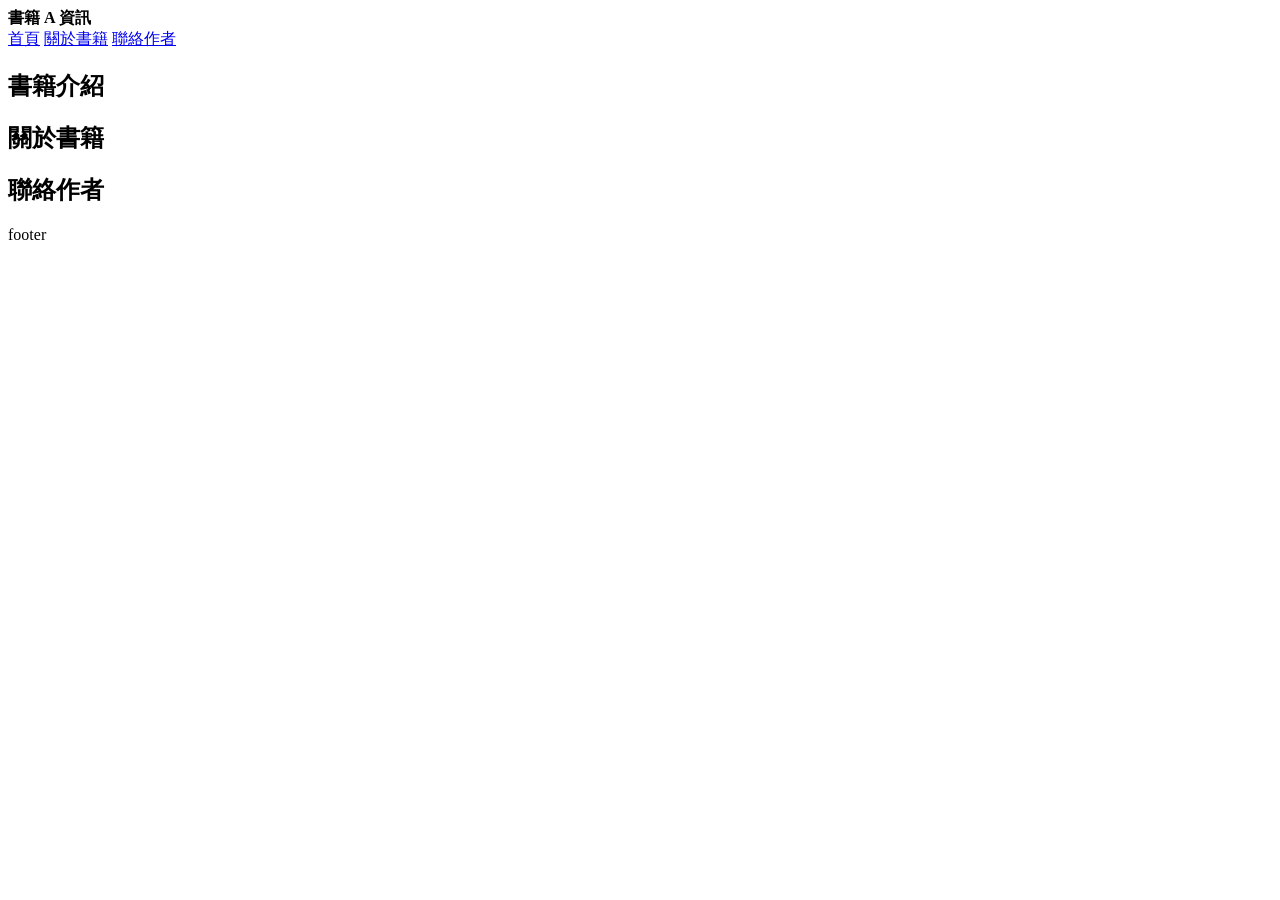
==== src/book.html @ 186db736 "feat(book): 導覽列項目樣式設定" ====
<!DOCTYPE html>
<html lang=zh-Hant">
  <head>
    <meta charset="UTF-8" />
    <meta name="viewport" content="width=device-width, initial-scale=1.0" />
    <title>書籍 A 資訊</title>
    <link rel="stylesheet" href="book.min.css" />
  </head>
  <body>
    <section>
      <header>
        <div class="container">
          <div>
            <strong class="book-brand">書籍 A 資訊</strong>
            <nav aria-label="書籍頁導覽">
              <a href="#home">首頁</a>
              <a href="#book">關於書籍</a>
              <a href="#contact">聯絡作者</a>
            </nav>
          </div>
        </div>
      </header>
      <main class="wrapper">
        <div id="home" class="home"><h1>書籍介紹</h1></div>
        <div id="book" class="page"><h2>關於書籍</h2></div>
        <div id="contact" class="page"><h2>聯絡作者</h2></div>
     </main>
     <footer>
       <div class="container">
         <div>footer</div>
       </div>
     </footer>
    </section>
  </body>
</html>
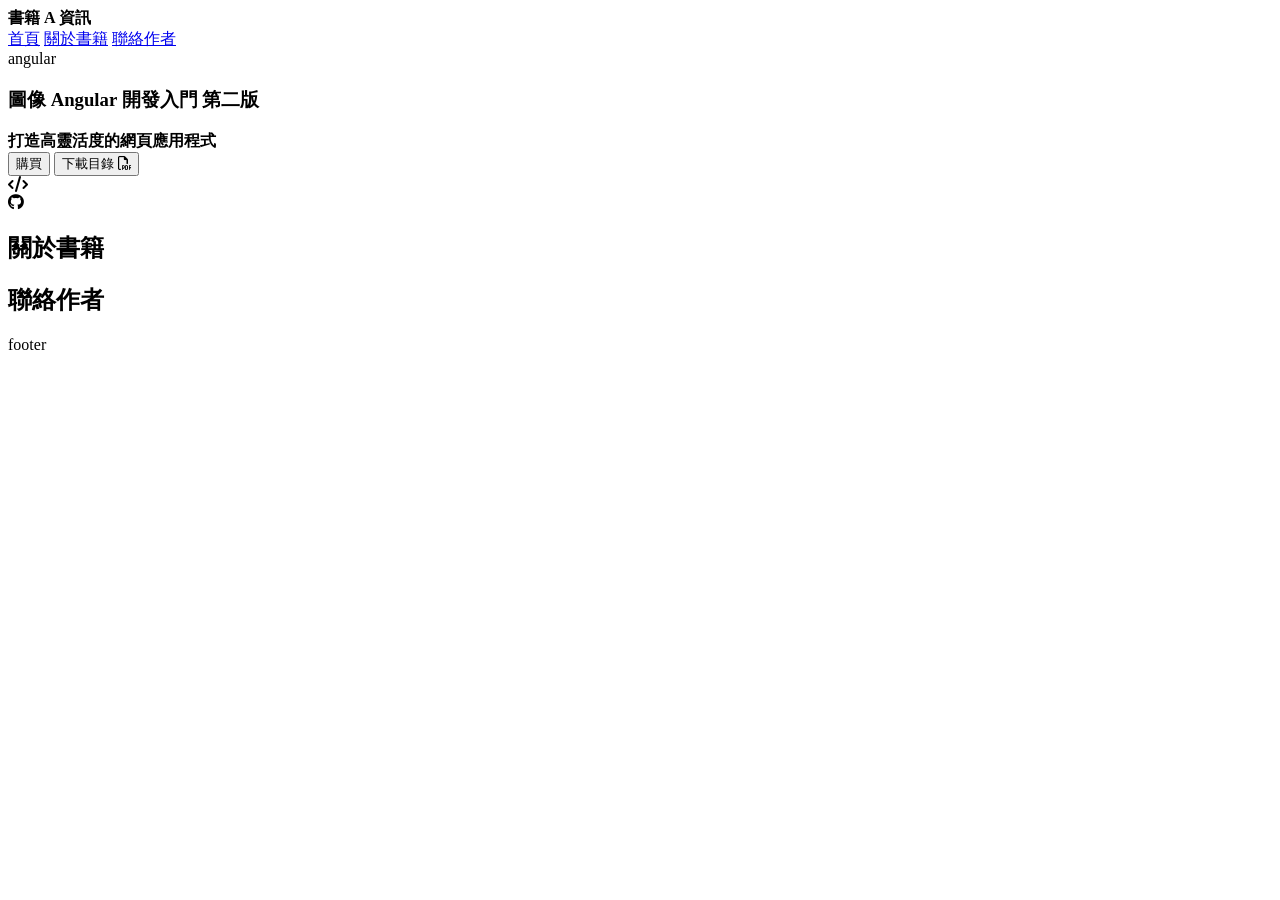
==== commit 1183d25f: "feat(book): 首頁文字結構與樣式設定" ====
--- a/src/book.html
+++ b/src/book.html
@@ -5,6 +5,7 @@
     <meta name="viewport" content="width=device-width, initial-scale=1.0" />
     <title>書籍 A 資訊</title>
     <link rel="stylesheet" href="book.min.css" />
+    <link rel="stylesheet" href="https://cdnjs.cloudflare.com/ajax/libs/font-awesome/6.6.0/css/all.min.css" />
   </head>
   <body>
     <section>
@@ -13,7 +14,7 @@
           <div>
             <strong class="book-brand">書籍 A 資訊</strong>
             <nav aria-label="書籍頁導覽">
-              <a href="#home">首頁</a>
+              <a href="#home" class="active">首頁</a>
               <a href="#book">關於書籍</a>
               <a href="#contact">聯絡作者</a>
             </nav>
@@ -21,7 +22,22 @@
         </div>
       </header>
       <main class="wrapper">
-        <div id="home" class="home"><h1>書籍介紹</h1></div>
+        <div id="home" class="home">
+          <div class="text">
+            <span>angular</span>
+            <h3>圖像 Angular 開發入門 第二版</h3>
+            <strong>打造高靈活度的網頁應用程式</strong>
+            <div class="button">
+              <button type="button">購買</button>
+              <button type="button">下載目錄 <i class="fa-regular fa-file-pdf"></i></button>
+            </div>
+            <div class="icons">
+              <div class="icon"><i class="fa-solid fa-code"></i></div>
+              <div class="icon"><i class="fa-brands fa-github"></i></div>
+            </div>
+          </div>
+          <div class="image"></div>
+        </div>
         <div id="book" class="page"><h2>關於書籍</h2></div>
         <div id="contact" class="page"><h2>聯絡作者</h2></div>
      </main>
@@ -31,5 +47,6 @@
        </div>
      </footer>
     </section>
+    <script src="./main.js"></script>
   </body>
 </html>
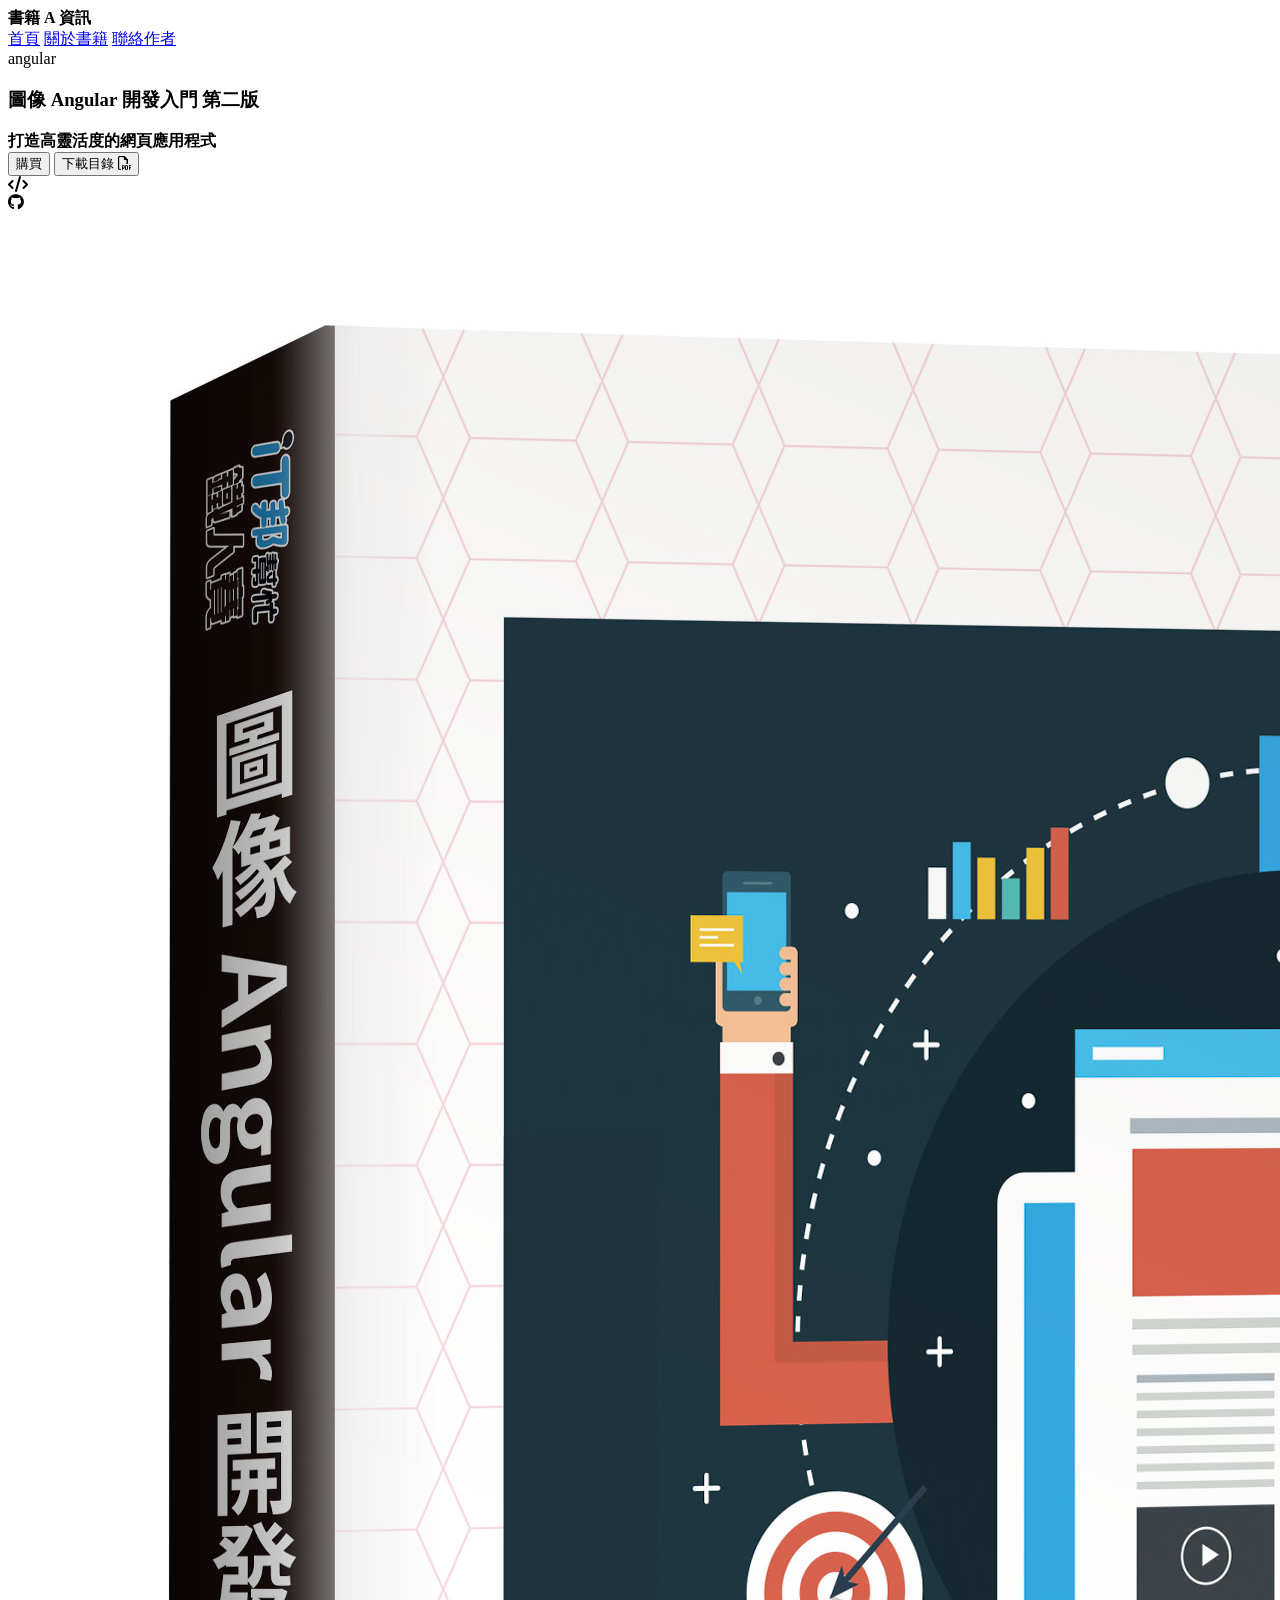
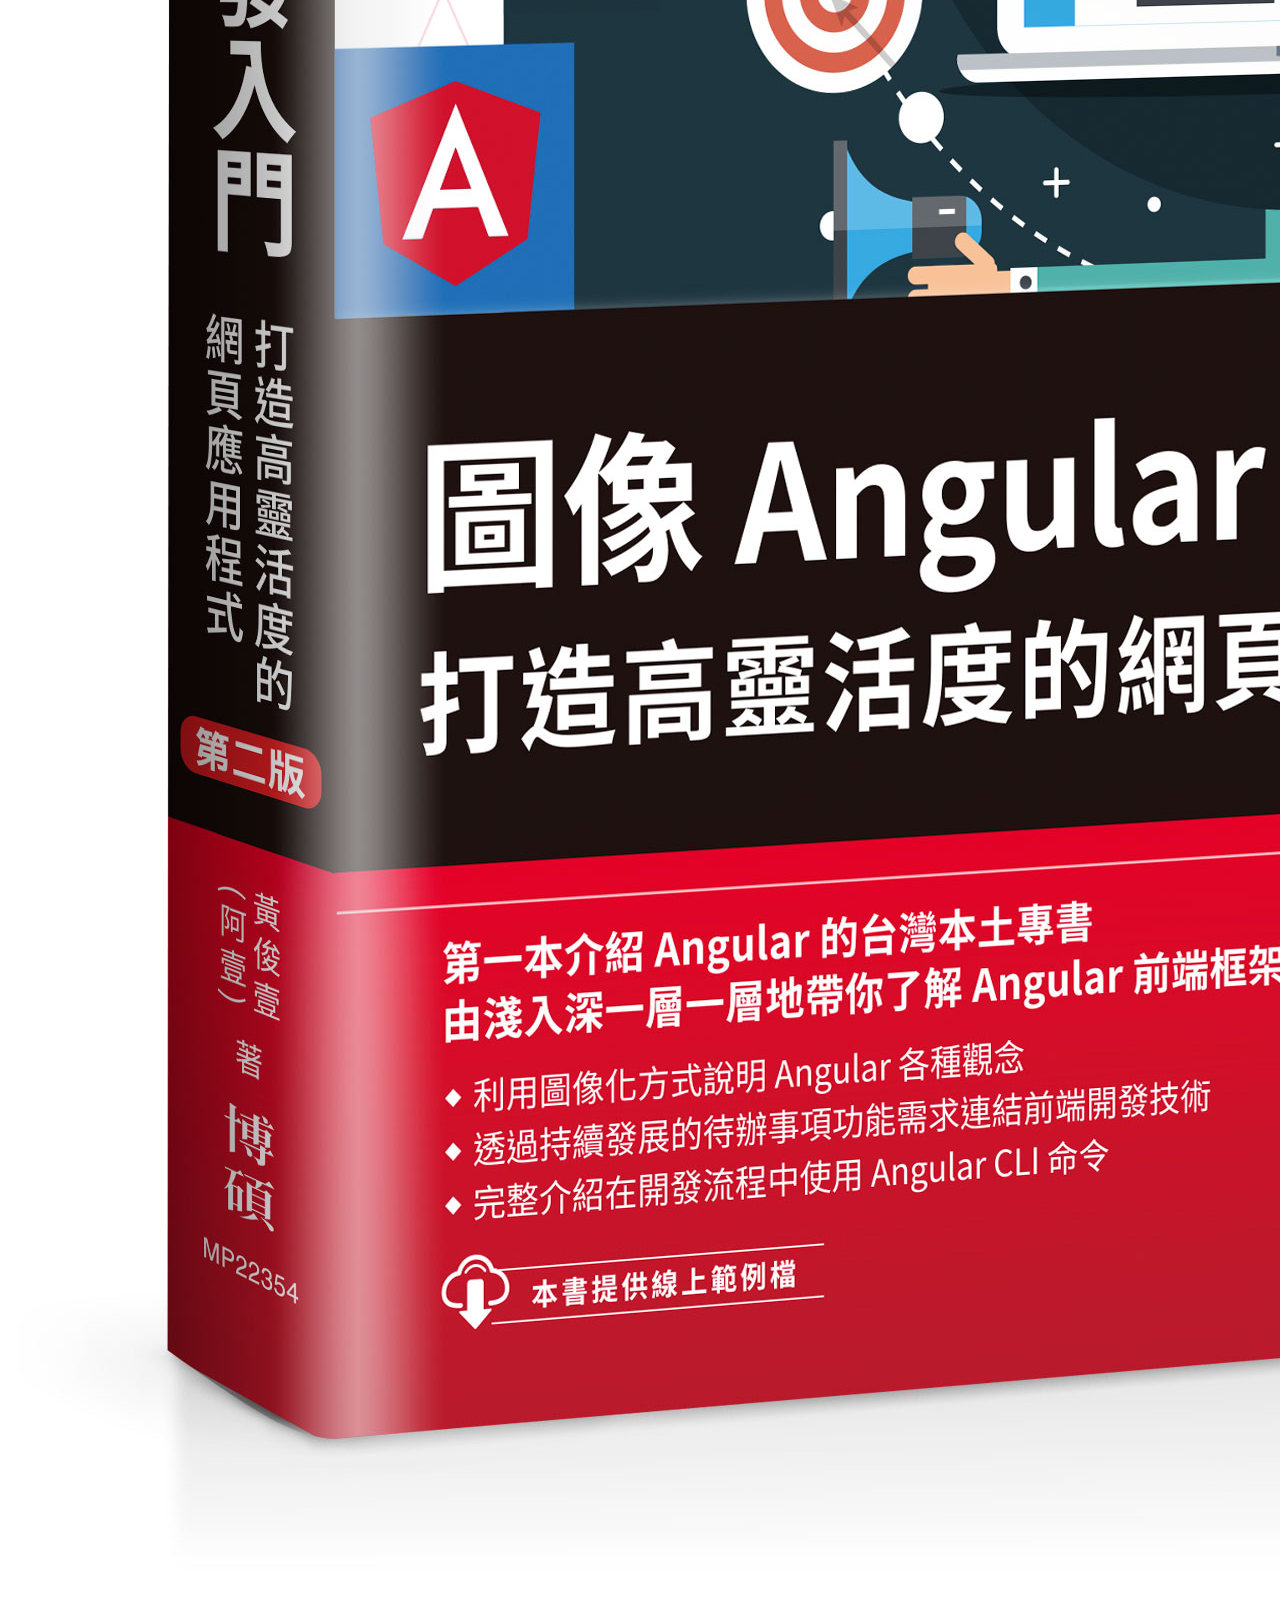
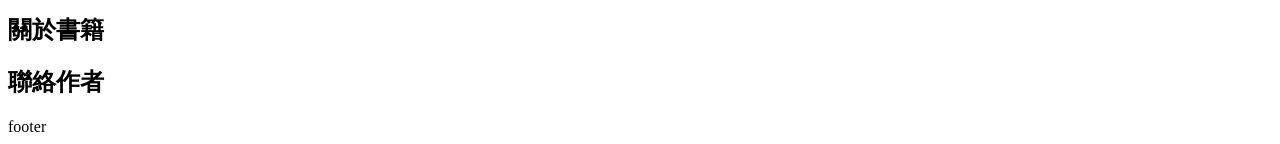
==== commit 97f9449e: "feat(book): 首頁圖片樣式設定" ====
--- a/src/book.html
+++ b/src/book.html
@@ -36,7 +36,9 @@
               <div class="icon"><i class="fa-brands fa-github"></i></div>
             </div>
           </div>
-          <div class="image"></div>
+          <div class="image">
+            <img src="./assets/images/angular.jpg" alt="" srcset="" />
+          </div>
         </div>
         <div id="book" class="page"><h2>關於書籍</h2></div>
         <div id="contact" class="page"><h2>聯絡作者</h2></div>
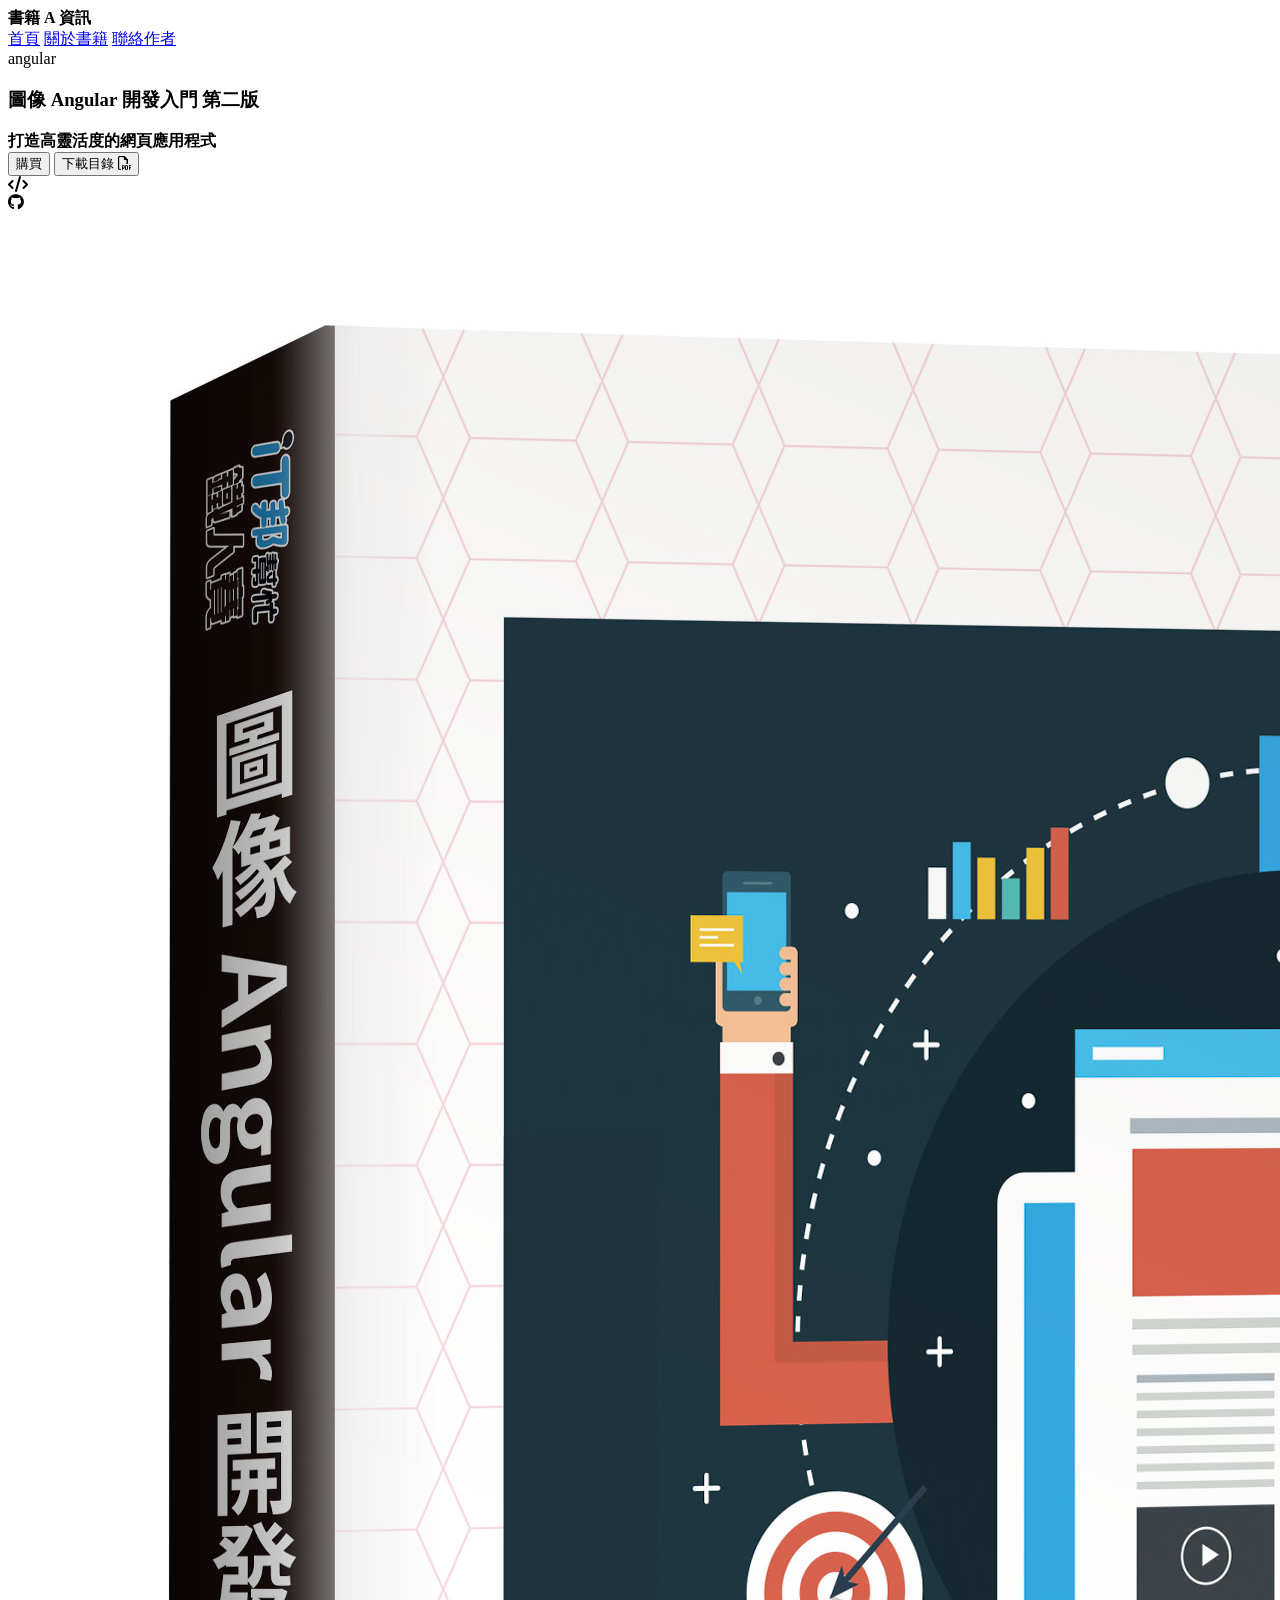
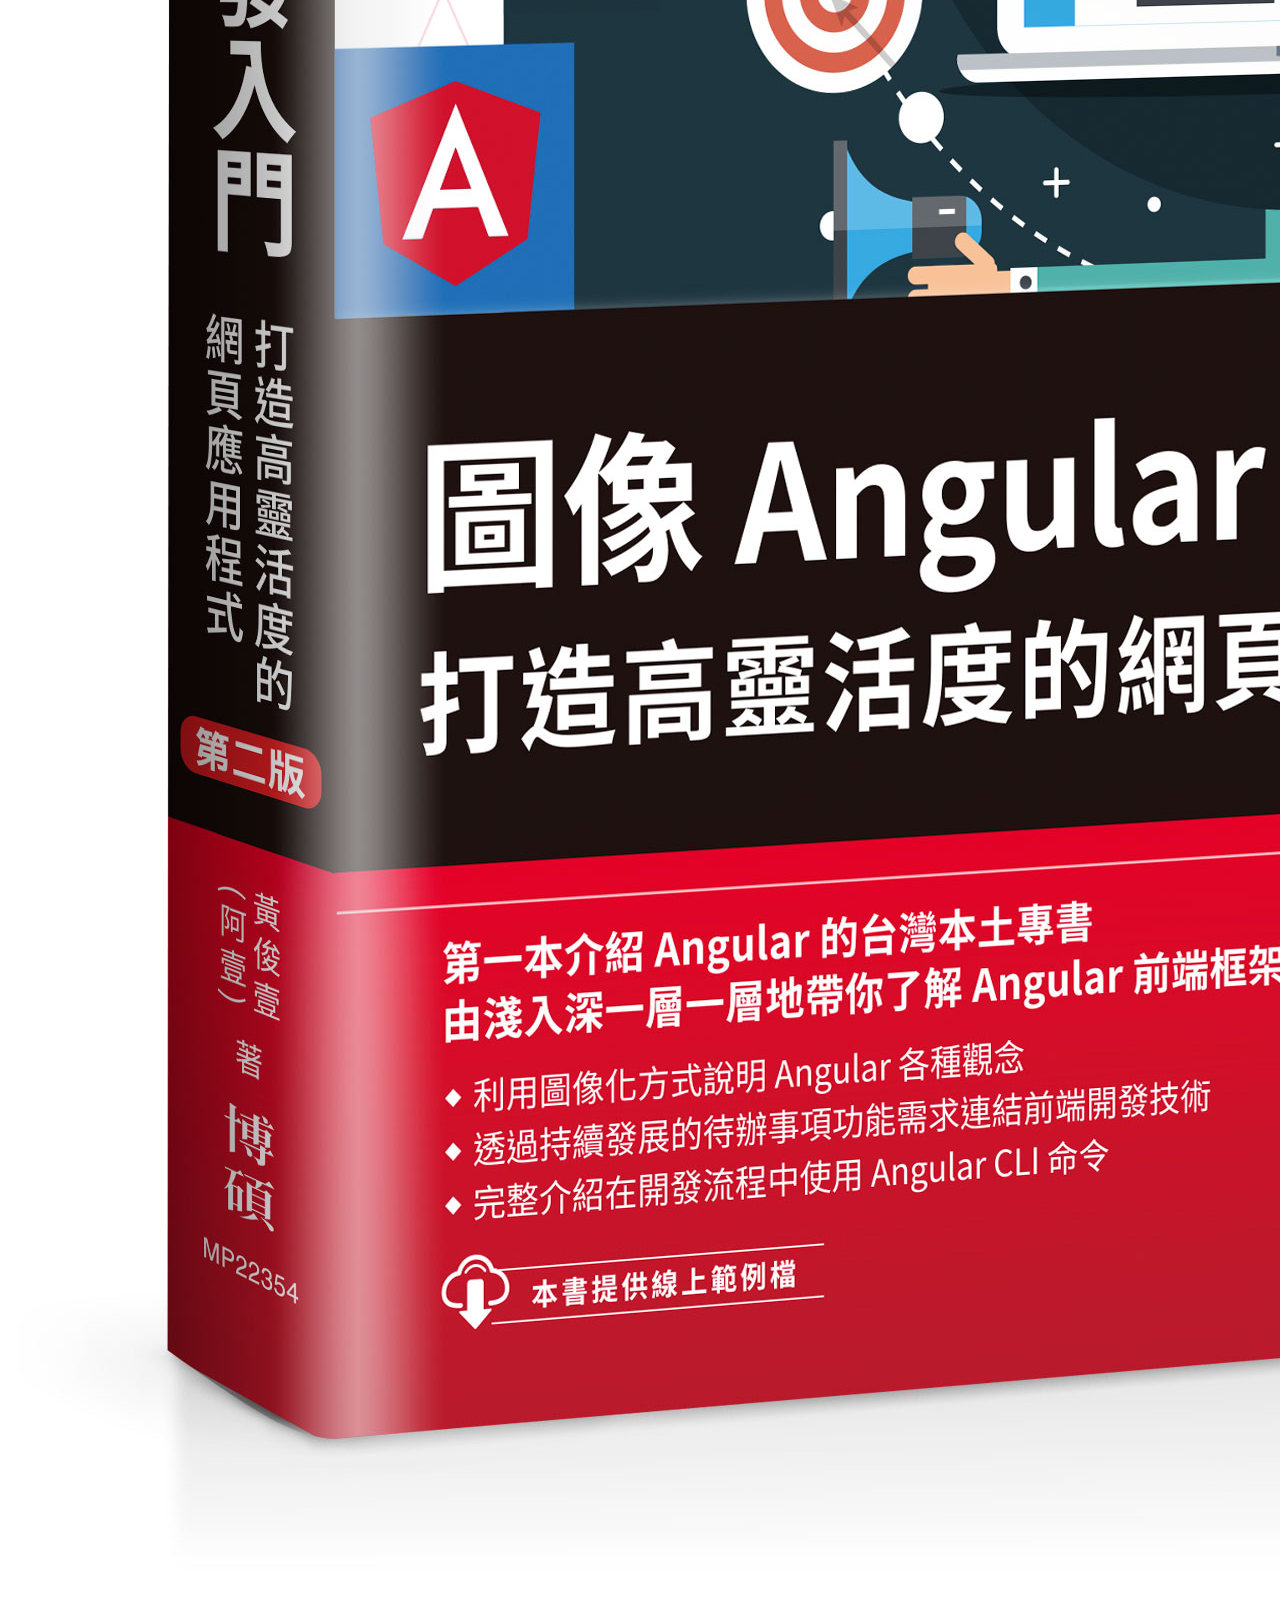
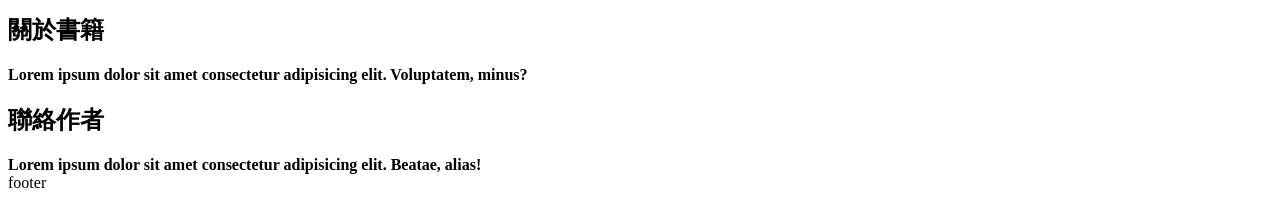
==== commit e6de0b01: "feat(book): 各區域標題與次標題樣式設定" ====
--- a/src/book.html
+++ b/src/book.html
@@ -37,11 +37,21 @@
             </div>
           </div>
           <div class="image">
-            <img src="./assets/images/angular.jpg" alt="" srcset="" />
+            <img src="./assets/images/angular.jpg" alt="圖像 Angular 開發入門第二版封面" />
           </div>
         </div>
-        <div id="book" class="page"><h2>關於書籍</h2></div>
-        <div id="contact" class="page"><h2>聯絡作者</h2></div>
+        <div id="book" class="page">
+          <div class="title">
+            <h2>關於書籍</h2>
+            <strong>Lorem ipsum dolor sit amet consectetur adipisicing elit. Voluptatem, minus?</strong>
+          </div>
+        </div>
+        <div id="contact" class="page">
+          <div class="title">
+            <h2>聯絡作者</h2>
+            <strong>Lorem ipsum dolor sit amet consectetur adipisicing elit. Beatae, alias!</strong>
+          </div>
+        </div> 
      </main>
      <footer>
        <div class="container">
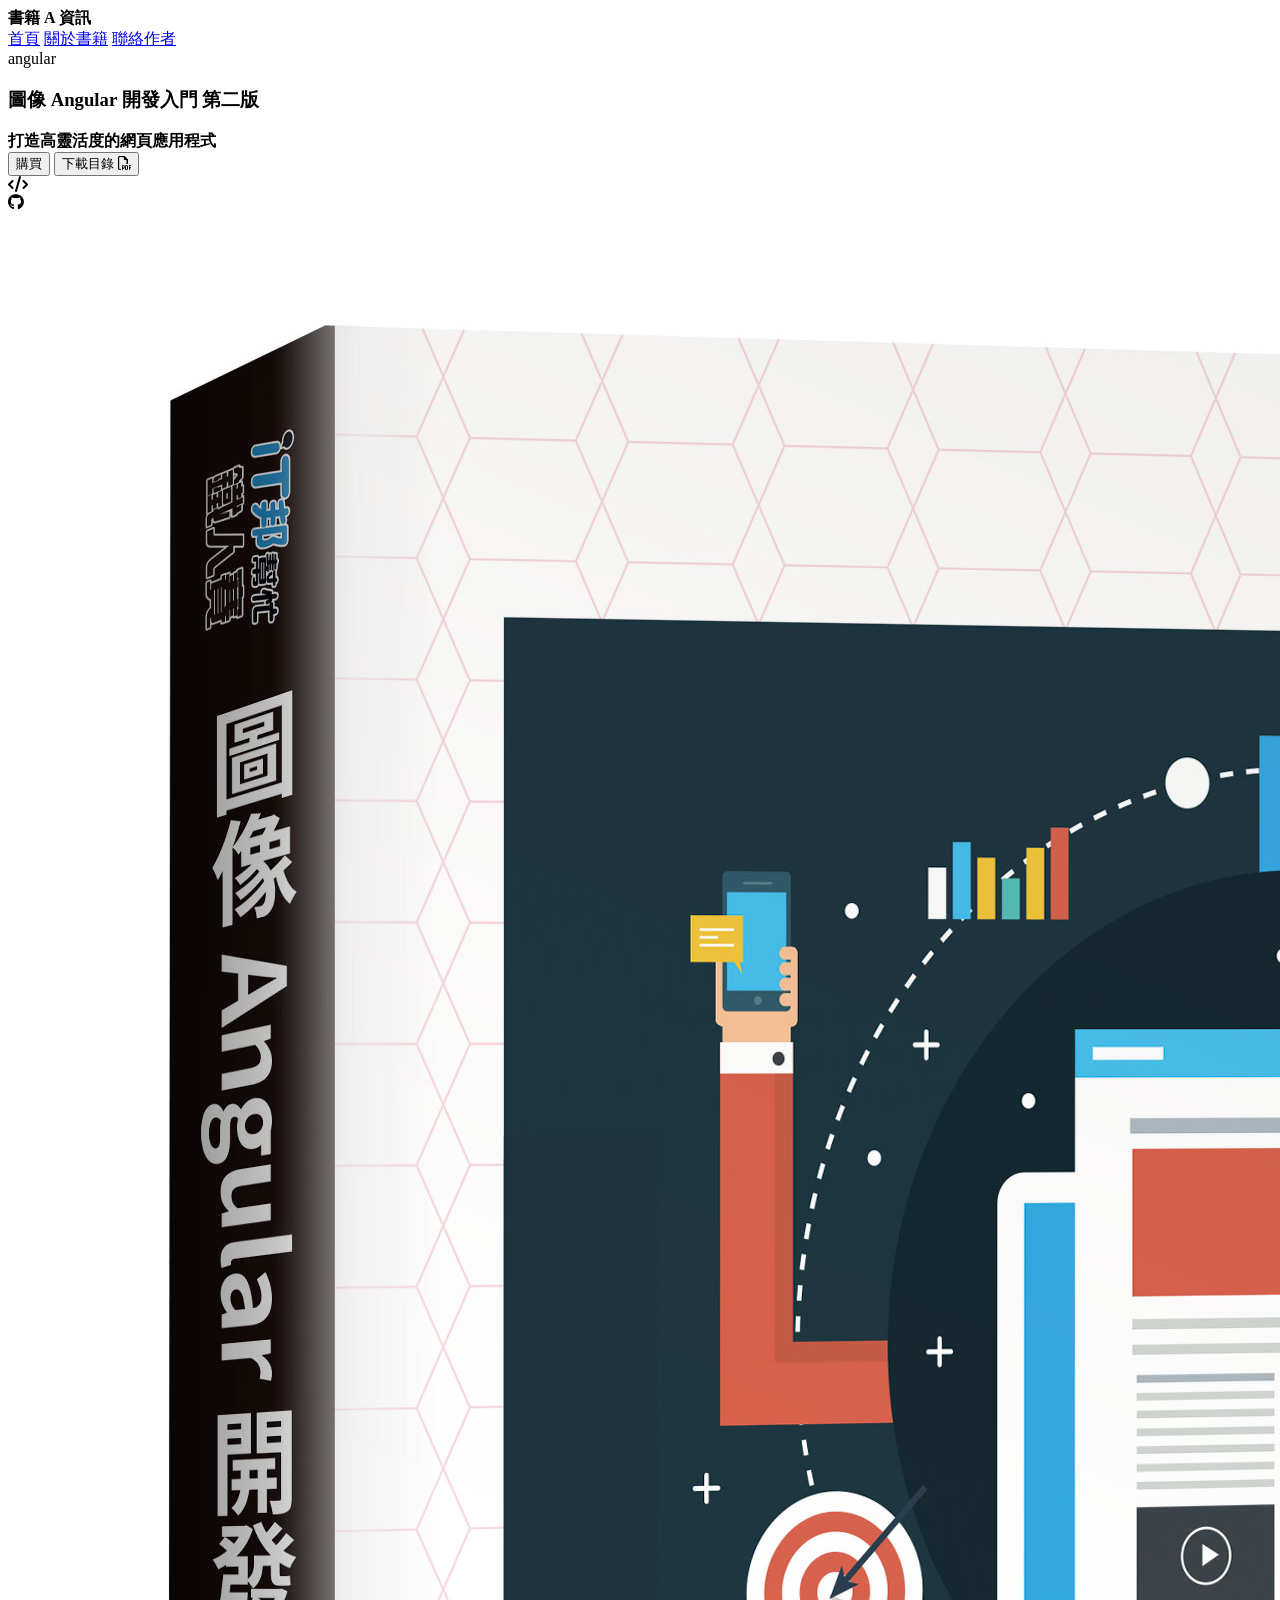
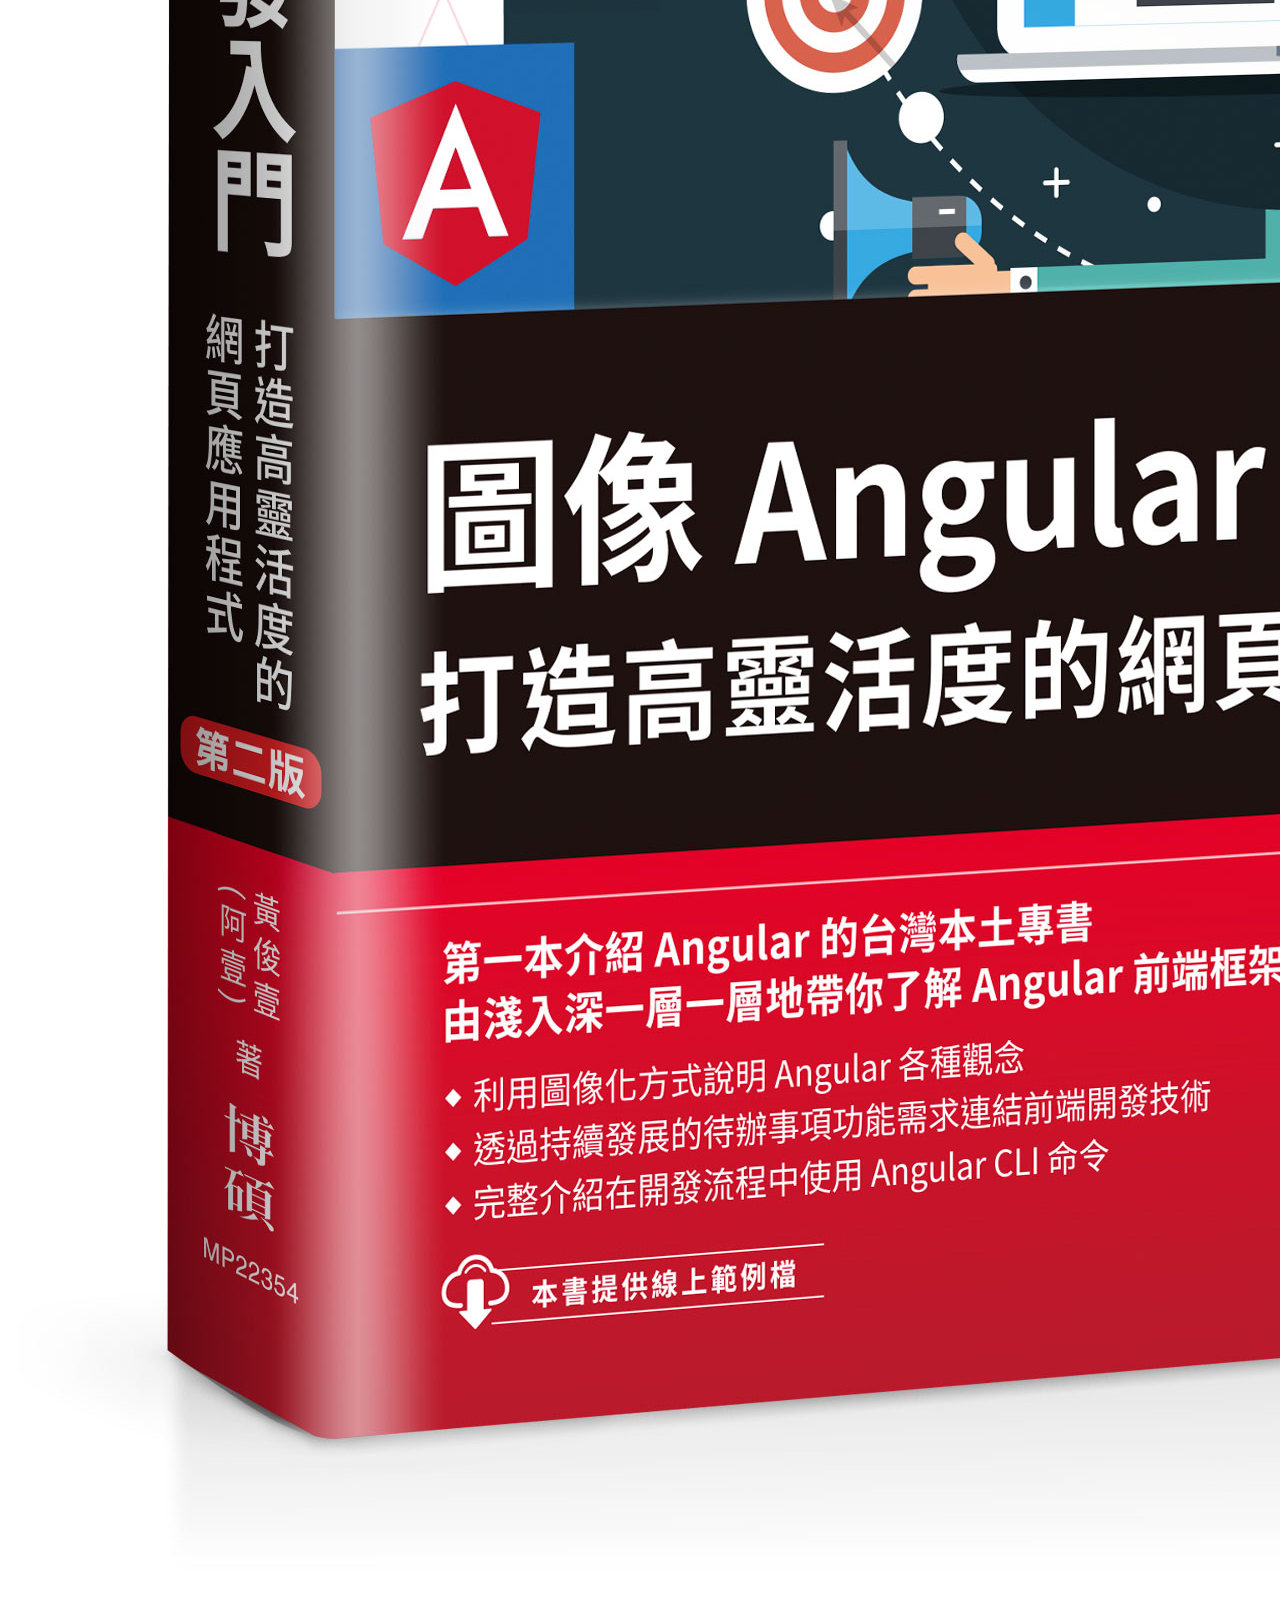
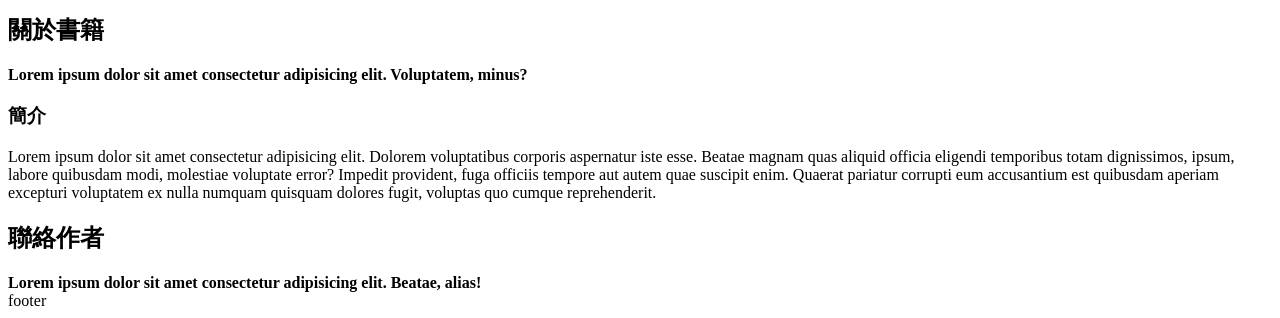
==== commit 60de5bd2: "feat(book): 書籍簡介卡片樣式設定" ====
--- a/src/book.html
+++ b/src/book.html
@@ -45,6 +45,20 @@
             <h2>關於書籍</h2>
             <strong>Lorem ipsum dolor sit amet consectetur adipisicing elit. Voluptatem, minus?</strong>
           </div>
+          <div class="content">
+            <div class="introduce">
+              <div class="card">
+                <h3>簡介</h3>
+                <div>
+                  Lorem ipsum dolor sit amet consectetur adipisicing elit. Dolorem voluptatibus corporis aspernatur iste esse. Beatae magnam
+                  quas aliquid officia eligendi temporibus totam dignissimos, ipsum, labore quibusdam modi, molestiae voluptate error?
+                  Impedit provident, fuga officiis tempore aut autem quae suscipit enim. Quaerat pariatur corrupti eum accusantium est
+                  quibusdam aperiam excepturi voluptatem ex nulla numquam quisquam dolores fugit, voluptas quo cumque reprehenderit.
+                </div>
+              </div>
+            </div>
+            <div class="skills"></div>
+          </div>
         </div>
         <div id="contact" class="page">
           <div class="title">
